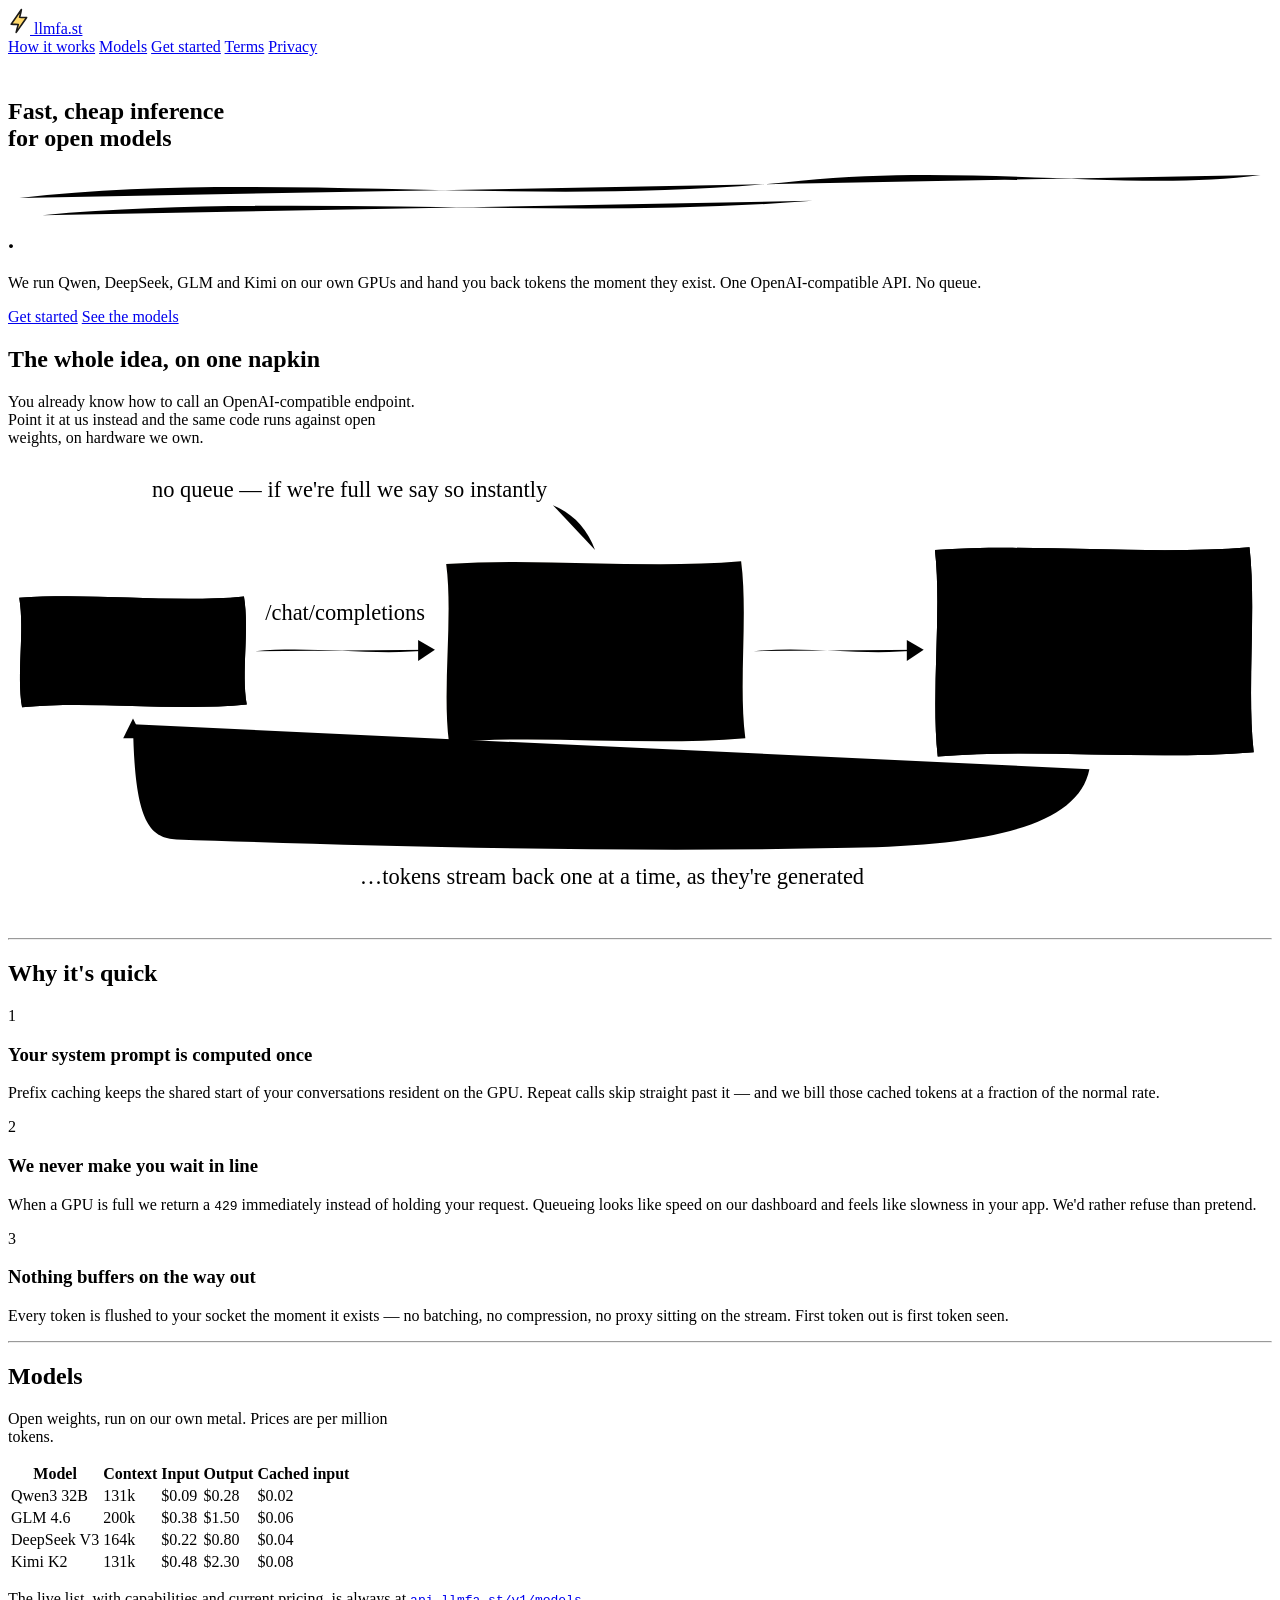
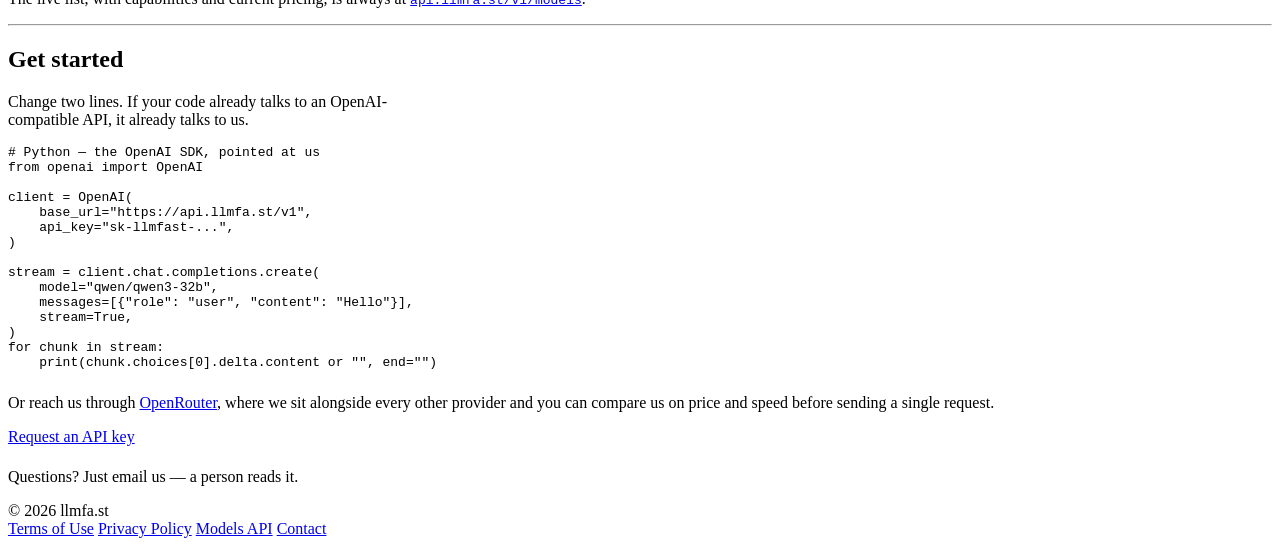
==== site/index.html @ f10e6b67 "LLMFast: an OpenRouter-compatible inference provider stack A Go gateway that fronts vLLM/llama.cpp e" ====
<!doctype html>
<html lang="en">
<head>
<meta charset="utf-8">
<meta name="viewport" content="width=device-width, initial-scale=1">
<title>llmfa.st — fast, cheap inference for open models</title>
<meta name="description" content="We run Qwen, DeepSeek, GLM and Kimi on our own GPUs. One OpenAI-compatible API, tokens streamed the moment they exist.">
<meta property="og:title" content="llmfa.st">
<meta property="og:description" content="Fast, cheap inference for open models.">
<meta property="og:type" content="website">
<link rel="icon" href="data:image/svg+xml,%3Csvg xmlns='http://www.w3.org/2000/svg' viewBox='0 0 32 32'%3E%3Cpath d='M18 3 8 18h6l-2 11 10-15h-6z' fill='%232f5aa8'/%3E%3C/svg%3E">
<link rel="stylesheet" href="/style.css">
</head>
<body>

<div class="wrap">

  <header class="site">
    <a class="logo" href="/">
      <!-- Bolt drawn as two overlapping strokes so the outline looks inked by hand. -->
      <svg width="22" height="26" viewBox="0 0 22 26" aria-hidden="true">
        <path d="M13.4 1.5 C10 6.6 6.4 11.4 3.2 16.3 C5.6 16.5 8 16.2 10.3 16.5
                 C9.4 19.4 8.6 22.3 8.2 24.4 C11.7 19.4 15.3 14.4 18.6 9.5
                 C16.2 9.4 13.8 9.6 11.6 9.3 C12.3 6.7 13 4 13.4 1.5 Z"
              fill="#ffd96b" stroke="#1c1b19" stroke-width="1.6" stroke-linejoin="round"/>
      </svg>
      llmfa.st
    </a>
    <nav>
      <a href="#idea">How it works</a>
      <a href="#models">Models</a>
      <a href="#start">Get started</a>
      <a href="/terms.html">Terms</a>
      <a href="/privacy.html">Privacy</a>
    </nav>
  </header>

  <!-- ================= hero ================= -->
  <section style="padding-top:22px">
    <h1>
      Fast, cheap inference<br>
      for <span class="underlined">open models<svg viewBox="0 0 220 12" preserveAspectRatio="none" aria-hidden="true"><path d="M2 8 C 45 3, 92 10, 138 5 C 168 2, 196 7, 218 4" class="sketch-stroke pen" stroke-width="2.6"/><path d="M6 11 C 50 7, 96 12, 140 8.5" class="sketch-stroke pen thin" stroke-width="1.8"/></svg></span>.
    </h1>
    <p class="lede">
      We run Qwen, DeepSeek, GLM and Kimi on our own GPUs and hand you back
      tokens the moment they exist. One OpenAI-compatible API. No queue.
    </p>
    <div class="cta">
      <a class="btn" href="#start">Get started</a>
      <a class="btn ghost" href="#models">See the models</a>
    </div>
  </section>

  <!-- ================= the idea ================= -->
  <section id="idea">
    <h2>The whole idea, on one napkin</h2>
    <p class="muted" style="max-width:52ch">
      You already know how to call an OpenAI-compatible endpoint. Point it at us
      instead and the same code runs against open weights, on hardware we own.
    </p>

    <div class="diagram">
      <svg viewBox="0 0 900 330" role="img"
           aria-label="Your app sends a request to llmfa.st, which routes it to a GPU running an open model; tokens stream back as they are generated.">

        <!-- ---- box 1: your app ---- -->
        <path d="M8 96 C 60 92, 118 100, 168 95 C 172 120, 166 148, 170 172
                 C 118 177, 58 169, 10 174 C 6 149, 12 121, 8 96 Z"
              class="sketch-fill"/>
        <path d="M8 96 C 60 92, 118 100, 168 95 C 172 120, 166 148, 170 172
                 C 118 177, 58 169, 10 174 C 6 149, 12 121, 8 96 Z"
              class="sketch-stroke"/>
        <!-- second pass, offset a hair: the pen going round twice -->
        <path d="M11 99 C 62 95, 120 103, 166 98 C 169 122, 164 146, 167 169"
              class="sketch-stroke thin"/>
        <text x="89" y="129" class="dg-title" text-anchor="middle">your app</text>
        <text x="89" y="149" class="dg-sub" text-anchor="middle">any OpenAI SDK</text>

        <!-- ---- arrow 1 ---- -->
        <path d="M176 134 C 220 130, 262 138, 302 133" class="sketch-stroke pen"/>
        <path d="M292 126 L 304 133 L 292 141" class="sketch-stroke pen"/>
        <text x="240" y="112" class="dg-sub" text-anchor="middle">/chat/completions</text>

        <!-- ---- box 2: llmfa.st (the star, drawn bigger) ---- -->
        <path d="M312 72 C 380 67, 452 76, 522 70 C 527 108, 520 158, 525 196
                 C 452 202, 380 193, 314 199 C 309 160, 317 110, 312 72 Z"
              fill="#fff8e2" opacity=".9"/>
        <path d="M312 72 C 380 67, 452 76, 522 70 C 527 108, 520 158, 525 196
                 C 452 202, 380 193, 314 199 C 309 160, 317 110, 312 72 Z"
              class="sketch-stroke" stroke-width="2.6"/>
        <path d="M316 76 C 384 71, 454 80, 520 74 C 524 110, 518 156, 522 192"
              class="sketch-stroke thin"/>
        <text x="418" y="106" class="dg-title" text-anchor="middle" style="font-size:17px">llmfa.st</text>
        <text x="418" y="132" class="dg-sub" text-anchor="middle">checks your key</text>
        <text x="418" y="152" class="dg-sub" text-anchor="middle">picks the least busy GPU</text>
        <text x="418" y="172" class="dg-sub" text-anchor="middle">streams straight through</text>

        <!-- ---- arrow 2 ---- -->
        <path d="M531 134 C 572 130, 610 138, 650 133" class="sketch-stroke pen"/>
        <path d="M640 126 L 652 133 L 640 141" class="sketch-stroke pen"/>

        <!-- ---- box 3: our GPUs ---- -->
        <path d="M660 62 C 730 57, 812 66, 884 60 C 889 104, 882 162, 887 206
                 C 812 212, 730 203, 662 209 C 657 164, 665 106, 660 62 Z"
              class="sketch-fill"/>
        <path d="M660 62 C 730 57, 812 66, 884 60 C 889 104, 882 162, 887 206
                 C 812 212, 730 203, 662 209 C 657 164, 665 106, 660 62 Z"
              class="sketch-stroke"/>
        <path d="M664 66 C 734 61, 814 70, 882 64 C 886 106, 880 160, 884 202"
              class="sketch-stroke thin"/>
        <text x="774" y="94" class="dg-title" text-anchor="middle">our GPUs</text>
        <text x="774" y="122" class="dg-sub" text-anchor="middle">Qwen · DeepSeek</text>
        <text x="774" y="142" class="dg-sub" text-anchor="middle">GLM · Kimi</text>
        <text x="774" y="170" class="dg-sub" text-anchor="middle">weights already resident</text>

        <!-- ---- return arrow: tokens streaming back ---- -->
        <path d="M770 218 C 762 258, 700 272, 600 274 C 420 278, 240 272, 120 268
                 C 100 267, 90 254, 89 186"
              class="sketch-stroke pen" stroke-dasharray="7 6"/>
        <path d="M82 196 L 89 182 L 96 196" class="sketch-stroke pen"/>
        <text x="430" y="300" class="dg-hand" text-anchor="middle">…tokens stream back one at a time, as they're generated</text>

        <!-- ---- margin annotation on the middle box ---- -->
        <path d="M418 62 C 412 46, 402 36, 388 30" class="sketch-stroke pen thin"/>
        <text x="384" y="24" class="dg-hand" text-anchor="end">no queue — if we're full we say so instantly</text>
      </svg>
    </div>
  </section>

  <hr class="hr">

  <!-- ================= why fast ================= -->
  <section>
    <h2>Why it's quick</h2>
    <div class="grid3">
      <div class="card">
        <div class="num">1</div>
        <h3>Your system prompt is computed once</h3>
        <p>
          Prefix caching keeps the shared start of your conversations resident on
          the GPU. Repeat calls skip straight past it — and we bill those cached
          tokens at a fraction of the normal rate.
        </p>
      </div>
      <div class="card">
        <div class="num">2</div>
        <h3>We never make you wait in line</h3>
        <p>
          When a GPU is full we return a <code>429</code> immediately instead of
          holding your request. Queueing looks like speed on our dashboard and
          feels like slowness in your app. We'd rather refuse than pretend.
        </p>
      </div>
      <div class="card">
        <div class="num">3</div>
        <h3>Nothing buffers on the way out</h3>
        <p>
          Every token is flushed to your socket the moment it exists — no
          batching, no compression, no proxy sitting on the stream. First token
          out is first token seen.
        </p>
      </div>
    </div>
  </section>

  <hr class="hr">

  <!-- ================= models ================= -->
  <section id="models">
    <h2>Models</h2>
    <p class="muted" style="max-width:52ch">
      Open weights, run on our own metal. Prices are per million tokens.
      <!-- REPLACE: keep this table in sync with config/config.yaml. -->
    </p>
    <table class="models">
      <thead>
        <tr><th>Model</th><th>Context</th><th>Input</th><th>Output</th><th>Cached input</th></tr>
      </thead>
      <tbody>
        <tr>
          <td class="name">Qwen3 32B</td>
          <td class="ctx">131k</td><td class="price">$0.09</td>
          <td class="price">$0.28</td><td class="price">$0.02</td>
        </tr>
        <tr>
          <td class="name">GLM 4.6</td>
          <td class="ctx">200k</td><td class="price">$0.38</td>
          <td class="price">$1.50</td><td class="price">$0.06</td>
        </tr>
        <tr>
          <td class="name">DeepSeek V3</td>
          <td class="ctx">164k</td><td class="price">$0.22</td>
          <td class="price">$0.80</td><td class="price">$0.04</td>
        </tr>
        <tr>
          <td class="name">Kimi K2</td>
          <td class="ctx">131k</td><td class="price">$0.48</td>
          <td class="price">$2.30</td><td class="price">$0.08</td>
        </tr>
      </tbody>
    </table>
    <p class="small muted" style="margin-top:16px">
      The live list, with capabilities and current pricing, is always at
      <a href="https://api.llmfa.st/v1/models"><code>api.llmfa.st/v1/models</code></a>.
    </p>
  </section>

  <hr class="hr">

  <!-- ================= get started ================= -->
  <section id="start">
    <h2>Get started</h2>
    <p class="muted" style="max-width:52ch">
      Change two lines. If your code already talks to an OpenAI-compatible API,
      it already talks to us.
    </p>

    <pre><span class="c"># Python — the OpenAI SDK, pointed at us</span>
from openai import OpenAI

client = OpenAI(
    base_url=<span class="s">"https://api.llmfa.st/v1"</span>,
    api_key=<span class="s">"sk-llmfast-..."</span>,
)

stream = client.chat.completions.create(
    model=<span class="s">"qwen/qwen3-32b"</span>,
    messages=[{<span class="s">"role"</span>: <span class="s">"user"</span>, <span class="s">"content"</span>: <span class="s">"Hello"</span>}],
    stream=<span class="s">True</span>,
)
for chunk in stream:
    print(chunk.choices[0].delta.content or <span class="s">""</span>, end=<span class="s">""</span>)</pre>

    <p style="margin-top:24px">
      Or reach us through <a href="https://openrouter.ai">OpenRouter</a>, where
      we sit alongside every other provider and you can compare us on price and
      speed before sending a single request.
    </p>

    <div class="cta">
      <a class="btn" href="mailto:hello@llmfa.st">Request an API key</a>
    </div>
    <p class="note" style="margin-top:22px">
      Questions? Just email us — a person reads it.
    </p>
  </section>

  <footer class="site">
    <span>© <span id="yr">2026</span> llmfa.st</span>
    <nav>
      <a href="/terms.html">Terms of Use</a>
      <a href="/privacy.html">Privacy Policy</a>
      <a href="https://api.llmfa.st/v1/models">Models API</a>
      <a href="mailto:hello@llmfa.st">Contact</a>
    </nav>
  </footer>

</div>

<script>document.getElementById('yr').textContent = new Date().getFullYear();</script>
</body>
</html>
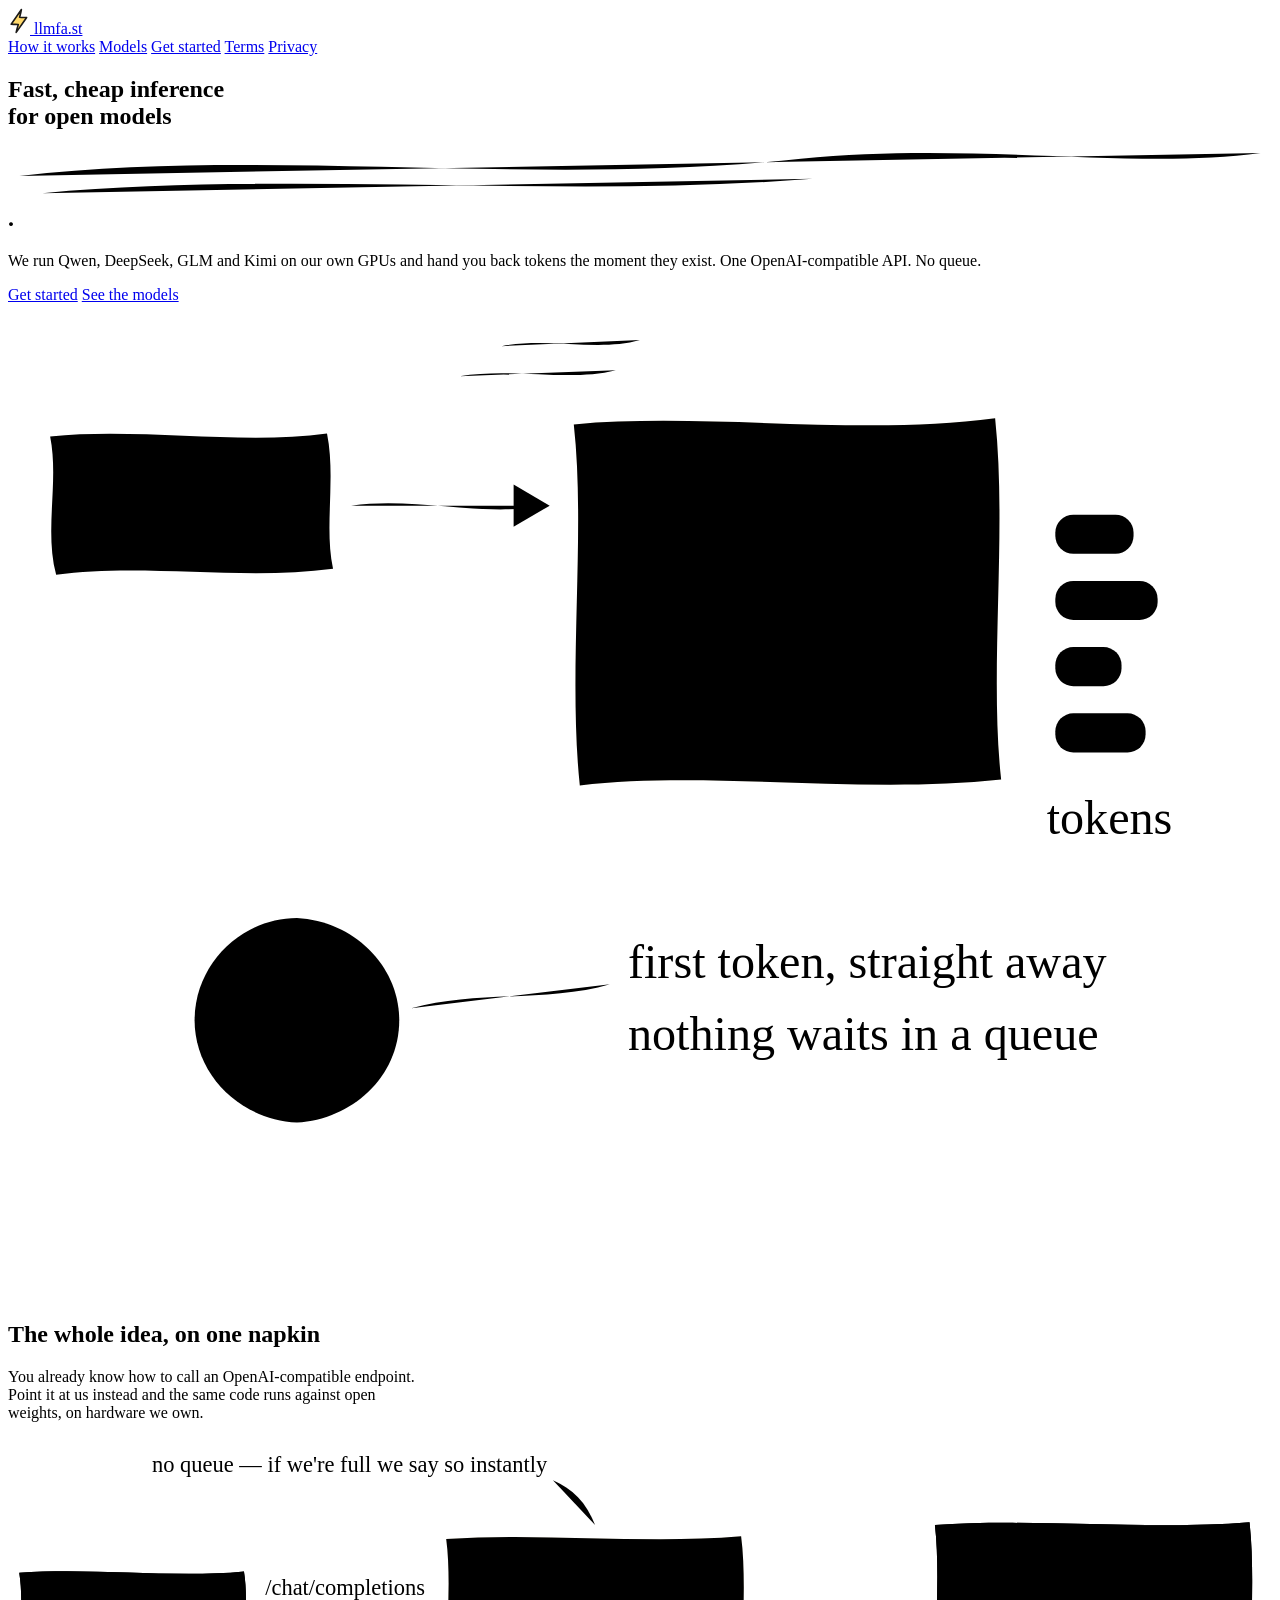
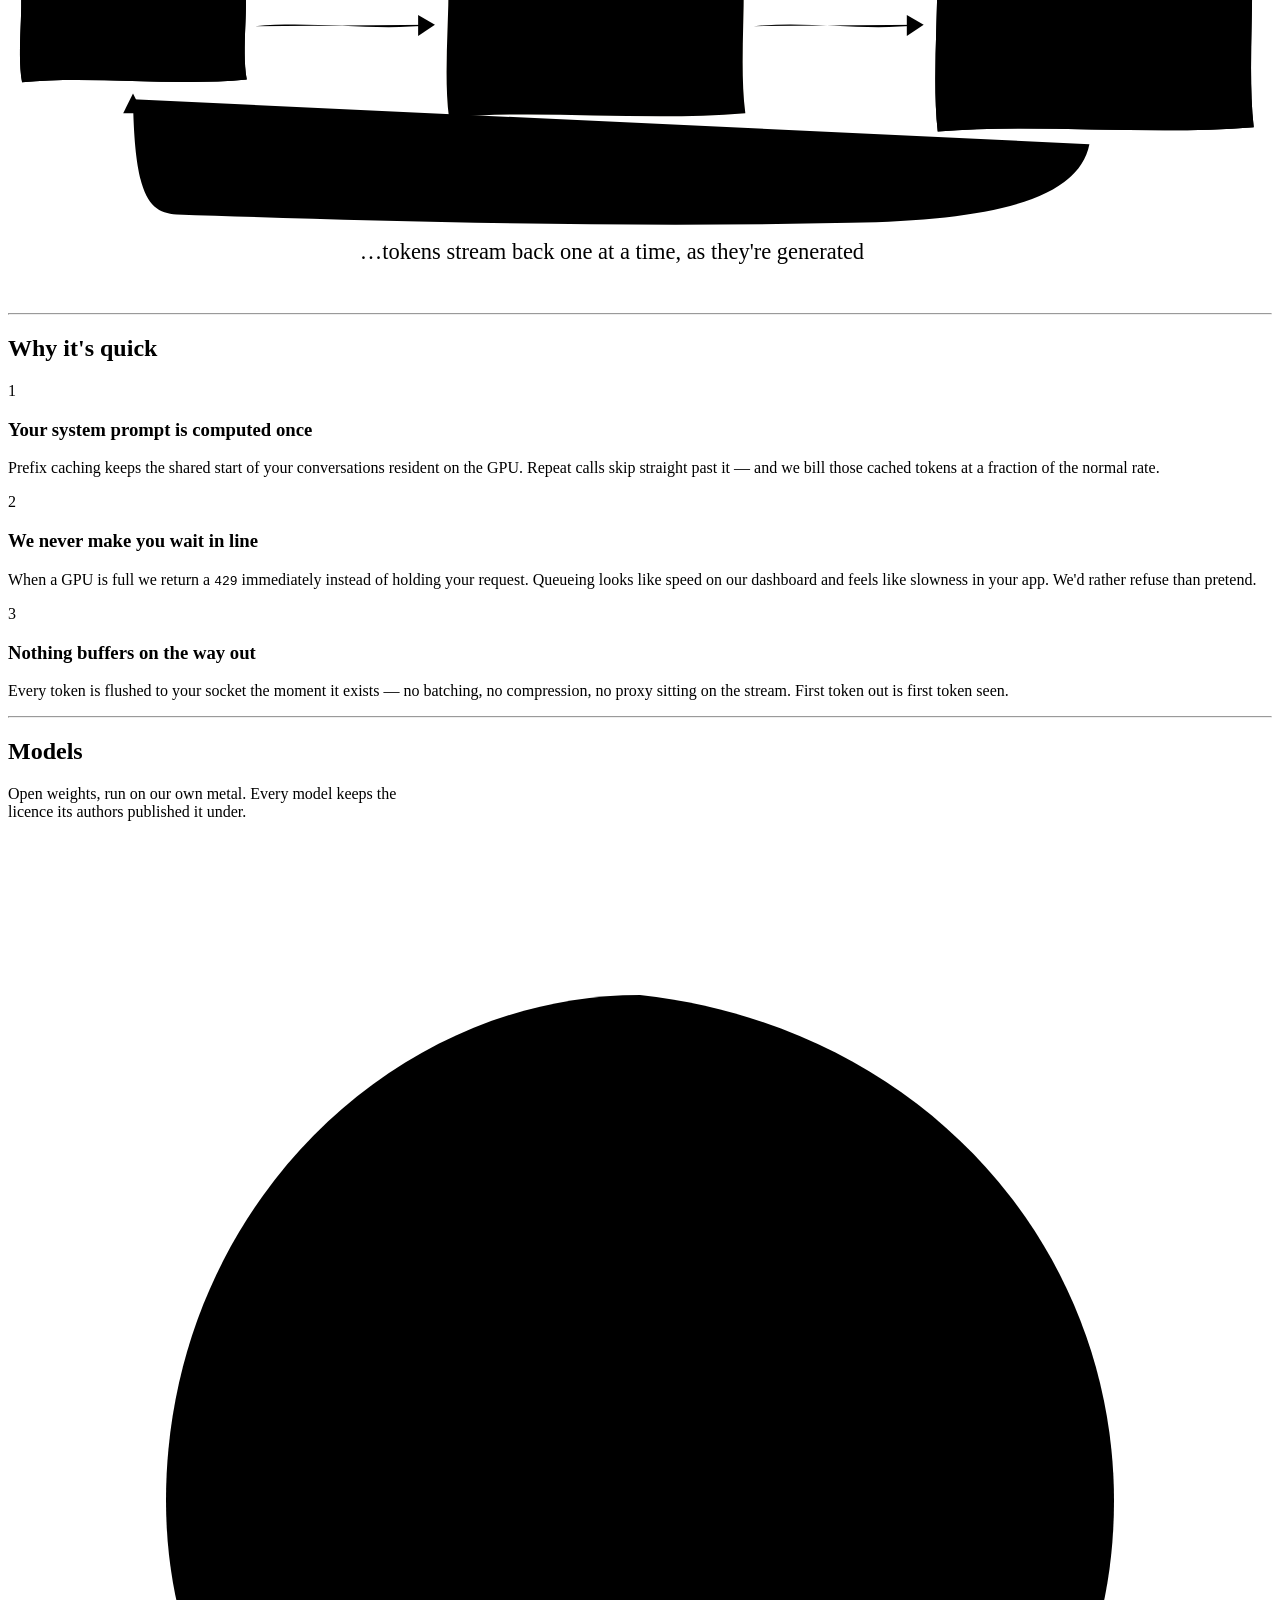
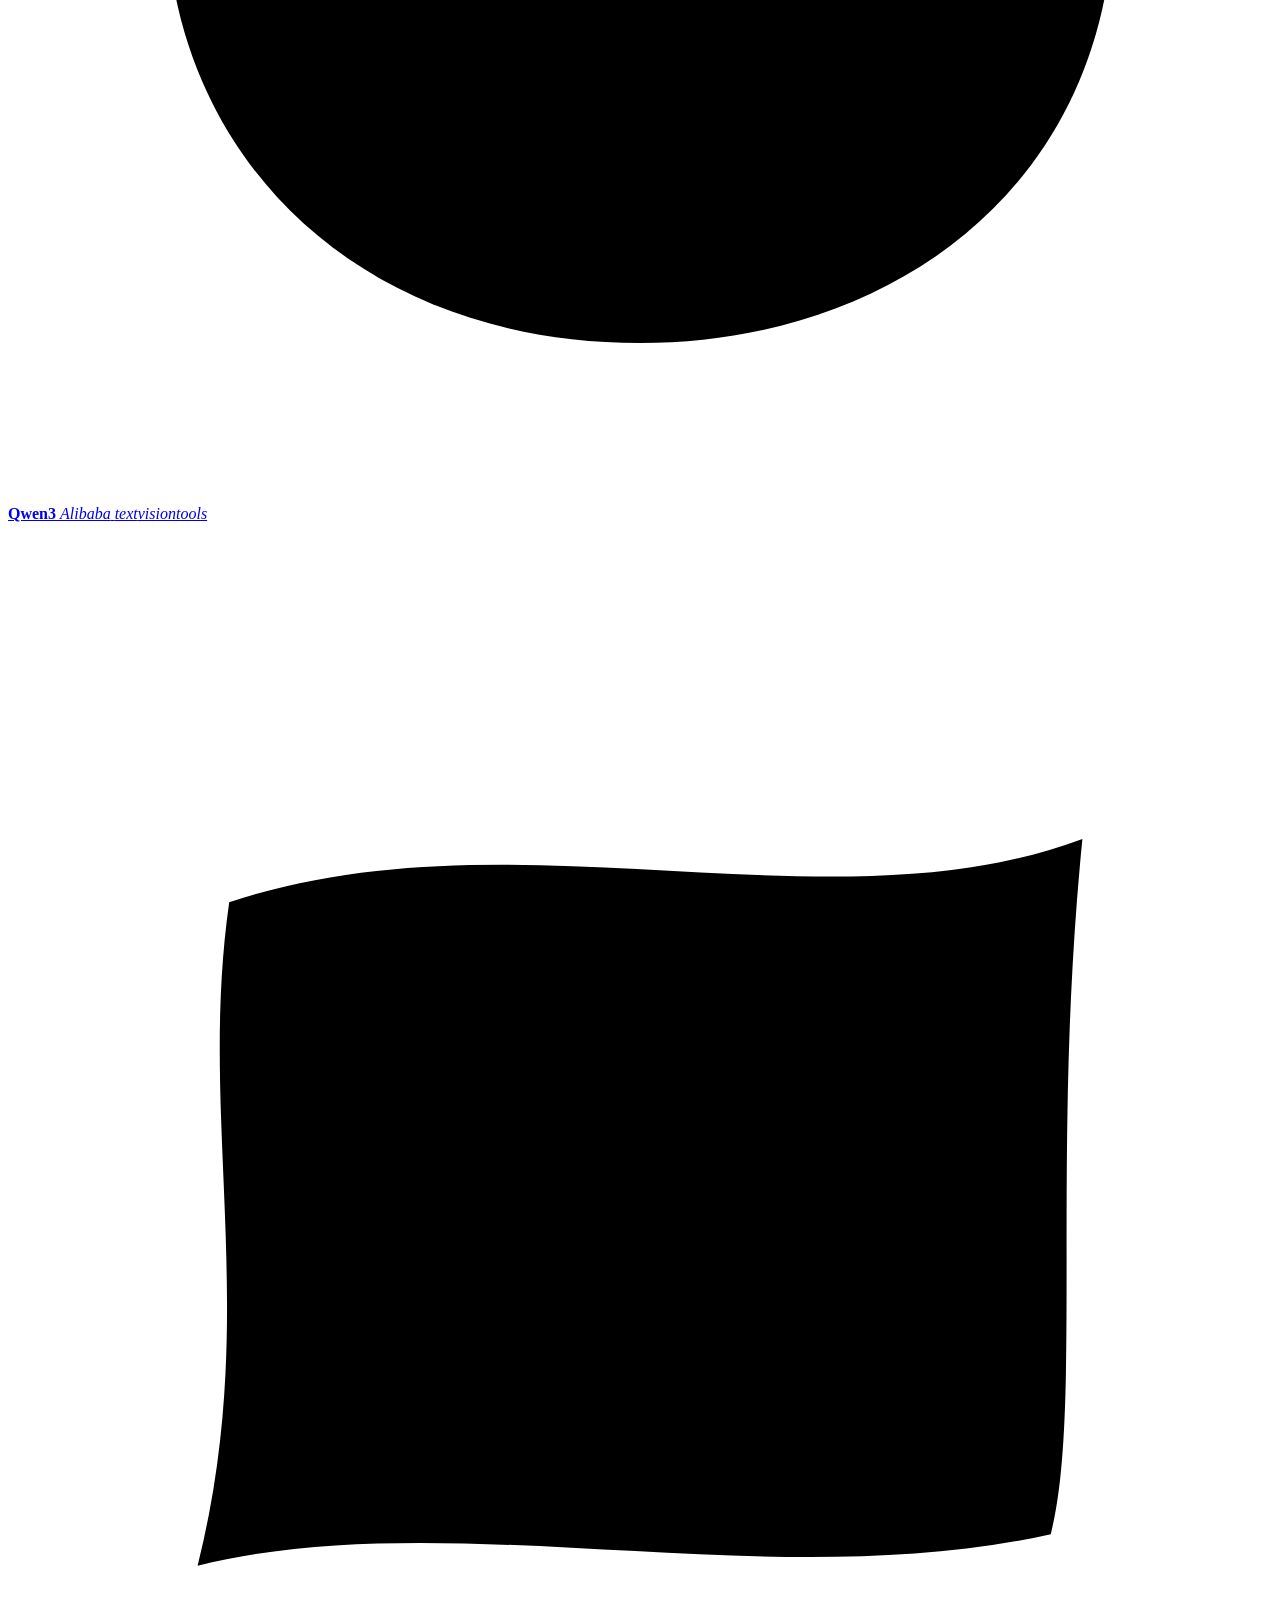
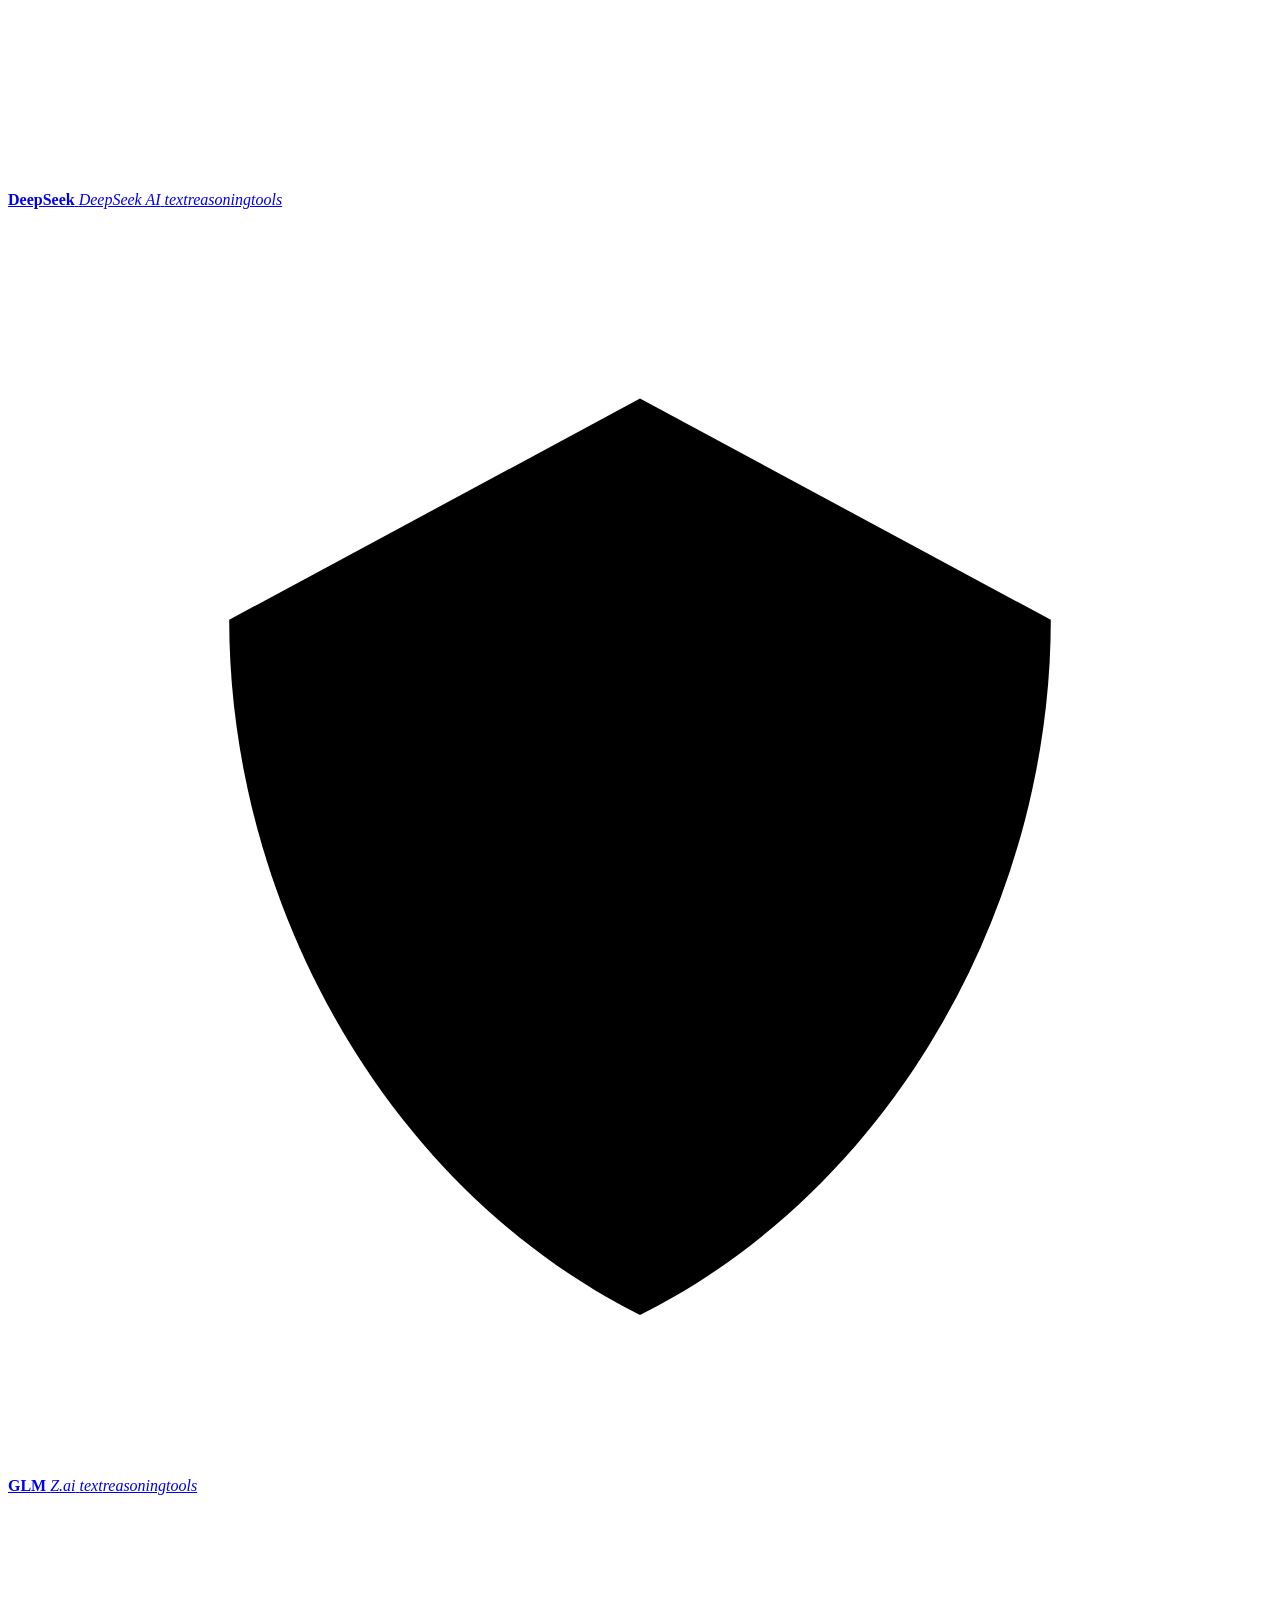
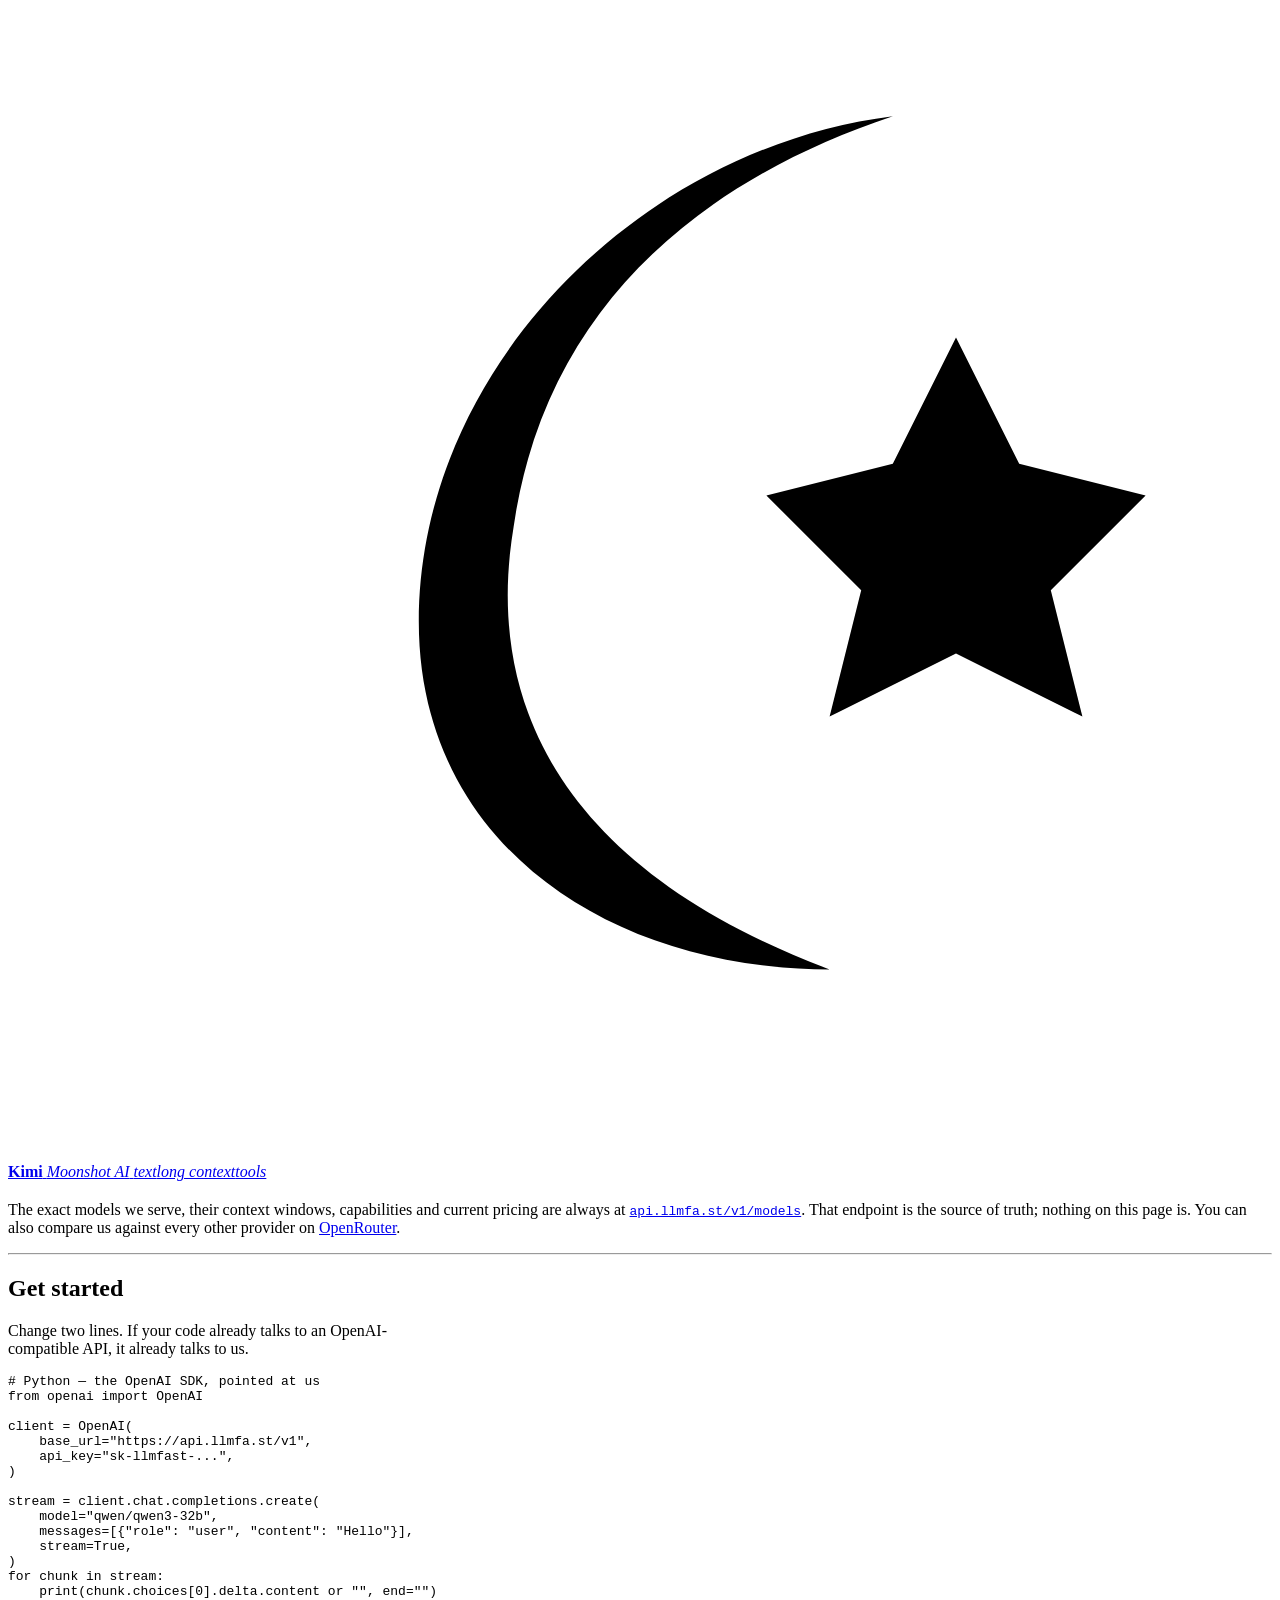
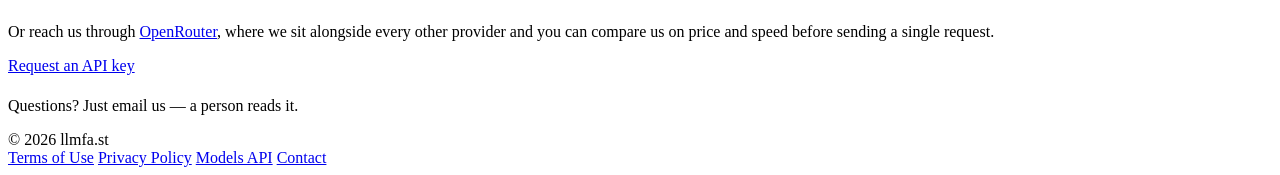
==== commit a26d003a: "Site: draw the hero, drop prices from the model list, fill in the domain The hero had a headline and" ====
--- a/site/index.html
+++ b/site/index.html
@@ -36,18 +36,89 @@
   </header>
 
   <!-- ================= hero ================= -->
-  <section style="padding-top:22px">
-    <h1>
-      Fast, cheap inference<br>
-      for <span class="underlined">open models<svg viewBox="0 0 220 12" preserveAspectRatio="none" aria-hidden="true"><path d="M2 8 C 45 3, 92 10, 138 5 C 168 2, 196 7, 218 4" class="sketch-stroke pen" stroke-width="2.6"/><path d="M6 11 C 50 7, 96 12, 140 8.5" class="sketch-stroke pen thin" stroke-width="1.8"/></svg></span>.
-    </h1>
-    <p class="lede">
-      We run Qwen, DeepSeek, GLM and Kimi on our own GPUs and hand you back
-      tokens the moment they exist. One OpenAI-compatible API. No queue.
-    </p>
-    <div class="cta">
-      <a class="btn" href="#start">Get started</a>
-      <a class="btn ghost" href="#models">See the models</a>
+  <section class="hero">
+    <div class="hero-copy">
+      <h1>
+        Fast, cheap inference<br>
+        for <span class="underlined">open models<svg viewBox="0 0 220 12" preserveAspectRatio="none" aria-hidden="true"><path d="M2 8 C 45 3, 92 10, 138 5 C 168 2, 196 7, 218 4" class="sketch-stroke pen" stroke-width="2.6"/><path d="M6 11 C 50 7, 96 12, 140 8.5" class="sketch-stroke pen thin" stroke-width="1.8"/></svg></span>.
+      </h1>
+      <p class="lede">
+        We run Qwen, DeepSeek, GLM and Kimi on our own GPUs and hand you back
+        tokens the moment they exist. One OpenAI-compatible API. No queue.
+      </p>
+      <div class="cta">
+        <a class="btn" href="#start">Get started</a>
+        <a class="btn ghost" href="#models">See the models</a>
+      </div>
+    </div>
+
+    <!-- The promise, drawn: a prompt goes in, tokens leave immediately and keep
+         coming. Nothing accumulates anywhere. -->
+    <div class="hero-art">
+      <svg viewBox="0 0 420 330" role="img"
+           aria-label="A prompt enters a GPU and tokens stream out one after another without waiting.">
+
+        <!-- prompt, arriving -->
+        <path d="M14 44 C 44 41, 78 47, 106 43 C 109 58, 105 74, 108 88
+                 C 78 92, 44 86, 16 90 C 12 75, 17 59, 14 44 Z"
+              fill="#fff" opacity=".6"/>
+        <path d="M14 44 C 44 41, 78 47, 106 43 C 109 58, 105 74, 108 88
+                 C 78 92, 44 86, 16 90 C 12 75, 17 59, 14 44 Z"
+              class="sketch-stroke"/>
+        <text x="61" y="71" class="dg-sub" text-anchor="middle">your prompt</text>
+
+        <path d="M114 67 C 136 64, 158 71, 178 67" class="sketch-stroke pen"/>
+        <path d="M168 60 L 180 67 L 168 74" class="sketch-stroke pen"/>
+
+        <!-- the chip: drawn twice, slightly offset, so the outline looks inked -->
+        <path d="M188 40 C 232 36, 284 44, 328 38 C 332 76, 326 122, 330 158
+                 C 284 163, 232 155, 190 160 C 186 122, 192 76, 188 40 Z"
+              fill="#fff8e2" opacity=".95"/>
+        <path d="M188 40 C 232 36, 284 44, 328 38 C 332 76, 326 122, 330 158
+                 C 284 163, 232 155, 190 160 C 186 122, 192 76, 188 40 Z"
+              class="sketch-stroke" stroke-width="2.6"/>
+        <path d="M193 45 C 236 41, 286 49, 326 43 C 329 78, 324 118, 327 153"
+              class="sketch-stroke thin"/>
+        <!-- inner die -->
+        <path d="M214 66 C 246 63, 276 69, 304 65 C 307 86, 303 112, 306 132
+                 C 276 136, 246 130, 216 134 C 212 112, 217 86, 214 66 Z"
+              class="sketch-stroke thin" stroke-width="1.8"/>
+        <text x="259" y="106" class="dg-title" text-anchor="middle">GPU</text>
+        <!-- pins -->
+        <path d="M188 60 L 174 59 M188 82 L 174 81 M188 104 L 174 103 M188 126 L 174 125"
+              class="sketch-stroke thin"/>
+        <path d="M330 58 L 344 57 M330 80 L 344 79 M330 102 L 344 101 M330 124 L 344 123"
+              class="sketch-stroke thin"/>
+
+        <!-- speed lines: it is already working -->
+        <path d="M150 24 C 168 21, 186 26, 202 22" class="sketch-stroke pen thin"/>
+        <path d="M164 14 C 180 11, 196 16, 210 12" class="sketch-stroke pen thin"/>
+
+        <!-- tokens leaving, one after another, fading as they go -->
+        <g class="tokens">
+          <rect x="348" y="70" width="26" height="13" rx="6" class="tok" style="--i:0"/>
+          <rect x="348" y="92" width="34" height="13" rx="6" class="tok" style="--i:1"/>
+          <rect x="348" y="114" width="22" height="13" rx="6" class="tok" style="--i:2"/>
+          <rect x="348" y="136" width="30" height="13" rx="6" class="tok" style="--i:3"/>
+        </g>
+        <text x="366" y="176" class="dg-sub" text-anchor="middle">tokens</text>
+
+        <!-- stopwatch, annotating the thing that actually matters -->
+        <circle cx="96" cy="238" r="34" fill="#fff" opacity=".6"/>
+        <path d="M96 204 C 115 205, 130 220, 130 238 C 130 257, 114 271, 96 272
+                 C 77 271, 62 256, 62 238 C 62 219, 78 204, 96 204 Z"
+              class="sketch-stroke"/>
+        <path d="M99 207 C 116 209, 128 222, 128 238" class="sketch-stroke thin"/>
+        <path d="M88 200 L 104 200" class="sketch-stroke"/>
+        <path d="M96 238 L 96 219" class="sketch-stroke pen" stroke-width="2.4"/>
+        <path d="M96 238 L 110 245" class="sketch-stroke pen" stroke-width="2.4"/>
+
+        <path d="M134 234 C 156 228, 180 232, 200 226" class="sketch-stroke pen thin"/>
+        <text x="206" y="224" class="dg-hand">first token, straight away</text>
+        <text x="206" y="248" class="dg-hand" style="font-size:16px; fill:var(--muted)">
+          nothing waits in a queue
+        </text>
+      </svg>
     </div>
   </section>
 
@@ -168,40 +239,85 @@
   <!-- ================= models ================= -->
   <section id="models">
     <h2>Models</h2>
-    <p class="muted" style="max-width:52ch">
-      Open weights, run on our own metal. Prices are per million tokens.
-      <!-- REPLACE: keep this table in sync with config/config.yaml. -->
-    </p>
-    <table class="models">
-      <thead>
-        <tr><th>Model</th><th>Context</th><th>Input</th><th>Output</th><th>Cached input</th></tr>
-      </thead>
-      <tbody>
-        <tr>
-          <td class="name">Qwen3 32B</td>
-          <td class="ctx">131k</td><td class="price">$0.09</td>
-          <td class="price">$0.28</td><td class="price">$0.02</td>
-        </tr>
-        <tr>
-          <td class="name">GLM 4.6</td>
-          <td class="ctx">200k</td><td class="price">$0.38</td>
-          <td class="price">$1.50</td><td class="price">$0.06</td>
-        </tr>
-        <tr>
-          <td class="name">DeepSeek V3</td>
-          <td class="ctx">164k</td><td class="price">$0.22</td>
-          <td class="price">$0.80</td><td class="price">$0.04</td>
-        </tr>
-        <tr>
-          <td class="name">Kimi K2</td>
-          <td class="ctx">131k</td><td class="price">$0.48</td>
-          <td class="price">$2.30</td><td class="price">$0.08</td>
-        </tr>
-      </tbody>
-    </table>
-    <p class="small muted" style="margin-top:16px">
-      The live list, with capabilities and current pricing, is always at
+    <p class="muted" style="max-width:54ch">
+      Open weights, run on our own metal. Every model keeps the licence its
+      authors published it under.
+    </p>
+
+    <div class="modelgrid">
+      <!-- Each card carries a hand-drawn mark rather than the maker's logo:
+           the marks are ours, so nothing here implies endorsement by or
+           affiliation with the labs whose models we serve. -->
+      <a class="modelcard" href="https://api.llmfa.st/v1/models">
+        <span class="mark">
+          <svg viewBox="0 0 40 40" aria-hidden="true">
+            <path d="M20 5 C 29 6, 35 13, 35 21 C 35 30, 28 35, 20 35
+                     C 11 35, 5 29, 5 21 C 5 12, 12 5, 20 5 Z" class="sketch-stroke"/>
+            <path d="M13 22 C 17 15, 23 15, 27 22 M13 22 L 20 30 L 27 22" class="sketch-stroke thin"/>
+          </svg>
+        </span>
+        <span class="body">
+          <strong>Qwen3</strong>
+          <em>Alibaba</em>
+          <span class="tags"><i>text</i><i>vision</i><i>tools</i></span>
+        </span>
+      </a>
+
+      <a class="modelcard" href="https://api.llmfa.st/v1/models">
+        <span class="mark">
+          <svg viewBox="0 0 40 40" aria-hidden="true">
+            <path d="M7 12 C 16 9, 26 13, 34 10 C 33 20, 34 28, 33 32
+                     C 24 34, 14 31, 6 33 C 8 25, 6 19, 7 12 Z" class="sketch-stroke"/>
+            <path d="M13 20 C 19 18, 26 21, 30 19" class="sketch-stroke thin"/>
+            <path d="M13 26 C 18 24, 24 27, 28 25" class="sketch-stroke thin"/>
+          </svg>
+        </span>
+        <span class="body">
+          <strong>DeepSeek</strong>
+          <em>DeepSeek AI</em>
+          <span class="tags"><i>text</i><i>reasoning</i><i>tools</i></span>
+        </span>
+      </a>
+
+      <a class="modelcard" href="https://api.llmfa.st/v1/models">
+        <span class="mark">
+          <svg viewBox="0 0 40 40" aria-hidden="true">
+            <path d="M20 6 L 33 13 C 33 22, 28 31, 20 35 C 12 31, 7 22, 7 13 Z"
+                  class="sketch-stroke"/>
+            <path d="M14 19 L 19 25 L 27 15" class="sketch-stroke thin"/>
+          </svg>
+        </span>
+        <span class="body">
+          <strong>GLM</strong>
+          <em>Z.ai</em>
+          <span class="tags"><i>text</i><i>reasoning</i><i>tools</i></span>
+        </span>
+      </a>
+
+      <a class="modelcard" href="https://api.llmfa.st/v1/models">
+        <span class="mark">
+          <svg viewBox="0 0 40 40" aria-hidden="true">
+            <path d="M28 7 C 20 8, 13 15, 13 23 C 13 30, 19 34, 26 34
+                     C 18 31, 15 26, 16 20 C 17 13, 22 9, 28 7 Z" class="sketch-stroke"/>
+            <path d="M30 14 L 32 18 L 36 19 L 33 22 L 34 26 L 30 24 L 26 26 L 27 22 L 24 19 L 28 18 Z"
+                  class="sketch-stroke thin"/>
+          </svg>
+        </span>
+        <span class="body">
+          <strong>Kimi</strong>
+          <em>Moonshot AI</em>
+          <span class="tags"><i>text</i><i>long context</i><i>tools</i></span>
+        </span>
+      </a>
+    </div>
+
+    <p class="small muted" style="margin-top:20px">
+      The exact models we serve, their context windows, capabilities and current
+      pricing are always at
       <a href="https://api.llmfa.st/v1/models"><code>api.llmfa.st/v1/models</code></a>.
+      That endpoint is the source of truth; nothing on this page is.
+      You can also compare us against every other provider on
+      <a href="https://openrouter.ai">OpenRouter</a>.
     </p>
   </section>
 
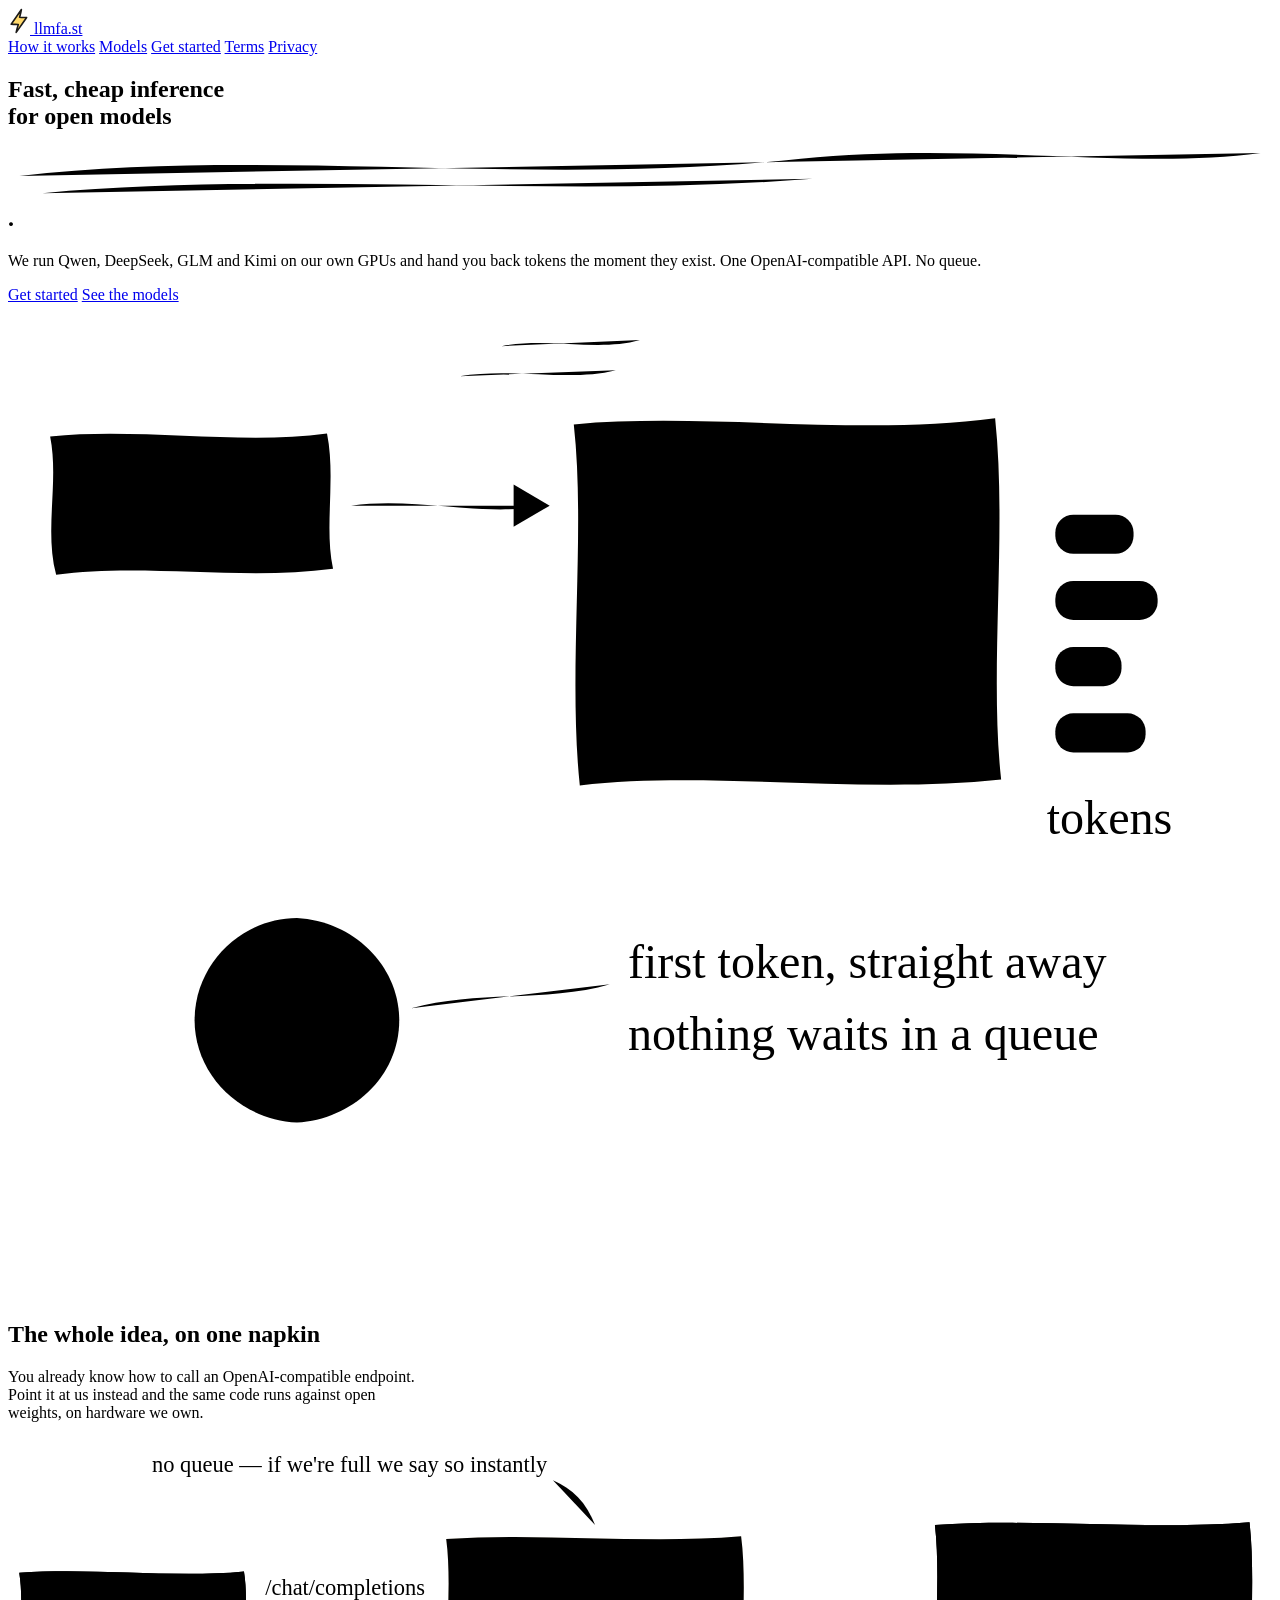
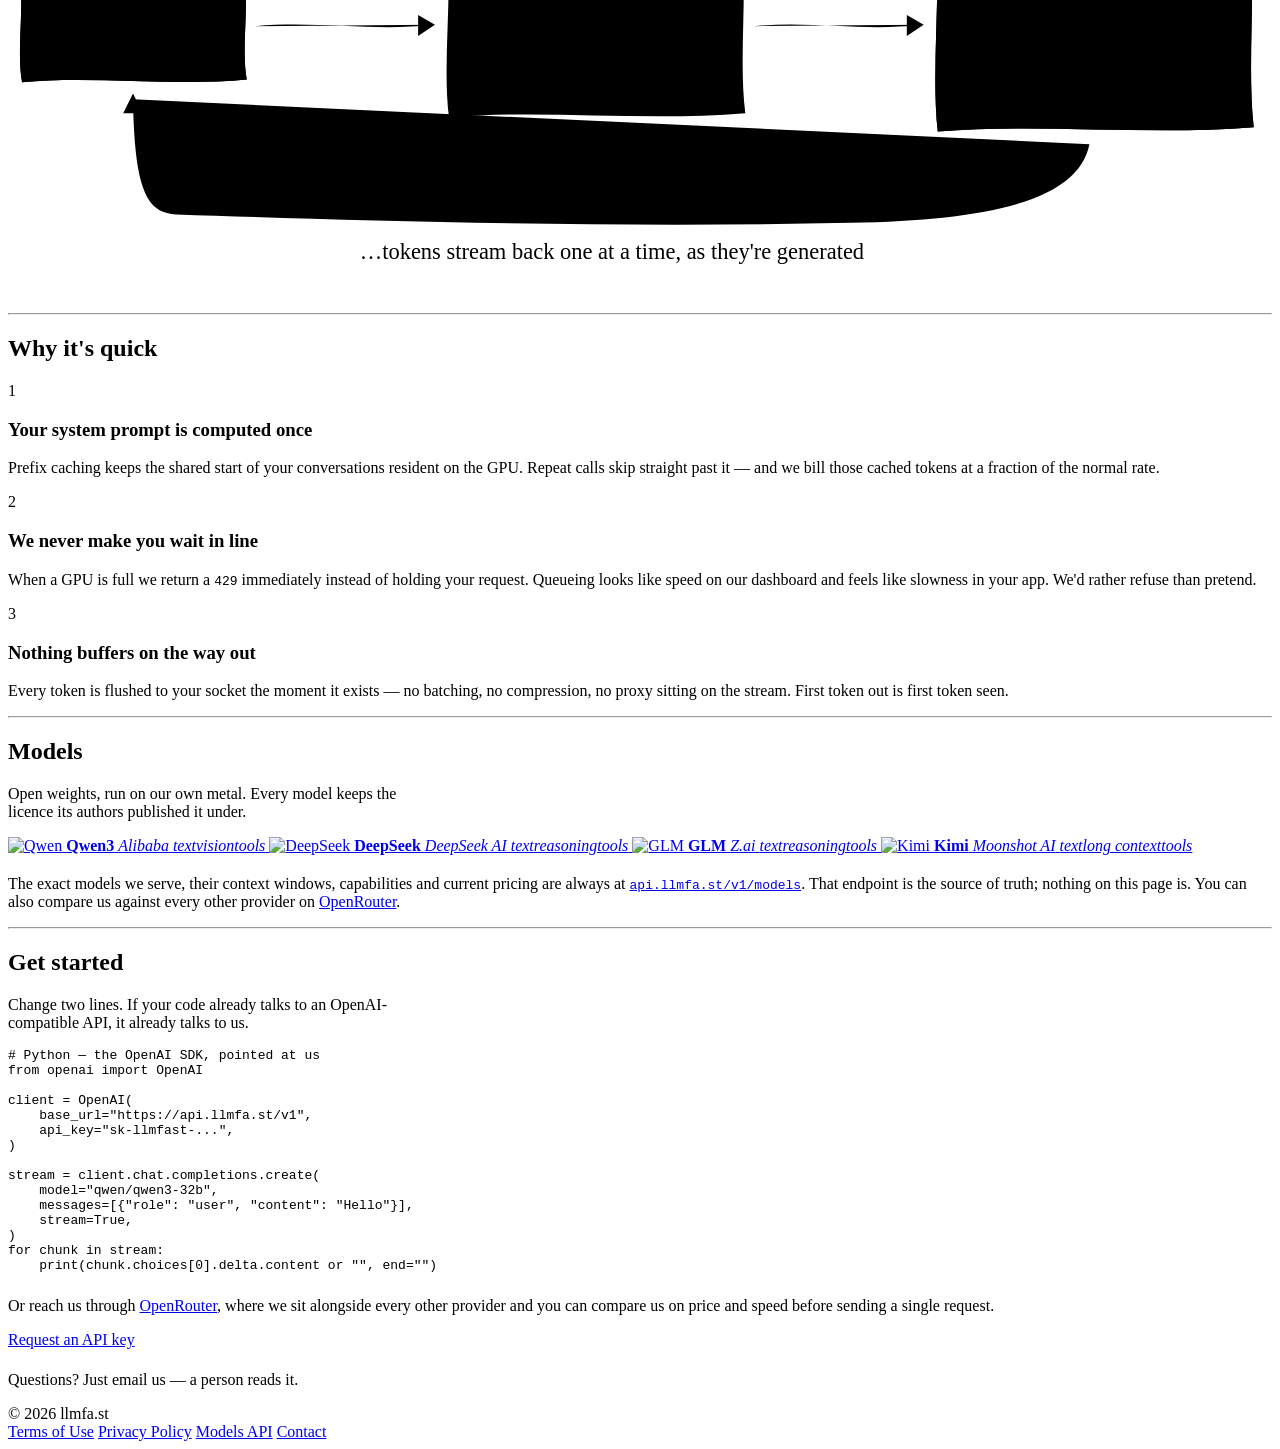
==== commit 9fefb26e: "Site: use each lab's own icon on the model cards, served locally Replaces the drawn marks with the r" ====
--- a/site/index.html
+++ b/site/index.html
@@ -245,17 +245,13 @@
     </p>
 
     <div class="modelgrid">
-      <!-- Each card carries a hand-drawn mark rather than the maker's logo:
-           the marks are ours, so nothing here implies endorsement by or
-           affiliation with the labs whose models we serve. -->
+      <!-- The icons are each lab's own, served from this origin rather than
+           hotlinked: a request to four third parties on every page load would
+           leak visitor IPs and break the page whenever one of them moved a
+           file. Using a maker's mark to identify the model of theirs we serve
+           is descriptive; it does not imply they endorse us. -->
       <a class="modelcard" href="https://api.llmfa.st/v1/models">
-        <span class="mark">
-          <svg viewBox="0 0 40 40" aria-hidden="true">
-            <path d="M20 5 C 29 6, 35 13, 35 21 C 35 30, 28 35, 20 35
-                     C 11 35, 5 29, 5 21 C 5 12, 12 5, 20 5 Z" class="sketch-stroke"/>
-            <path d="M13 22 C 17 15, 23 15, 27 22 M13 22 L 20 30 L 27 22" class="sketch-stroke thin"/>
-          </svg>
-        </span>
+        <img class="mark" src="/img/qwen.png" alt="Qwen" width="40" height="40" loading="lazy">
         <span class="body">
           <strong>Qwen3</strong>
           <em>Alibaba</em>
@@ -264,14 +260,7 @@
       </a>
 
       <a class="modelcard" href="https://api.llmfa.st/v1/models">
-        <span class="mark">
-          <svg viewBox="0 0 40 40" aria-hidden="true">
-            <path d="M7 12 C 16 9, 26 13, 34 10 C 33 20, 34 28, 33 32
-                     C 24 34, 14 31, 6 33 C 8 25, 6 19, 7 12 Z" class="sketch-stroke"/>
-            <path d="M13 20 C 19 18, 26 21, 30 19" class="sketch-stroke thin"/>
-            <path d="M13 26 C 18 24, 24 27, 28 25" class="sketch-stroke thin"/>
-          </svg>
-        </span>
+        <img class="mark" src="/img/deepseek.png" alt="DeepSeek" width="40" height="40" loading="lazy">
         <span class="body">
           <strong>DeepSeek</strong>
           <em>DeepSeek AI</em>
@@ -280,13 +269,7 @@
       </a>
 
       <a class="modelcard" href="https://api.llmfa.st/v1/models">
-        <span class="mark">
-          <svg viewBox="0 0 40 40" aria-hidden="true">
-            <path d="M20 6 L 33 13 C 33 22, 28 31, 20 35 C 12 31, 7 22, 7 13 Z"
-                  class="sketch-stroke"/>
-            <path d="M14 19 L 19 25 L 27 15" class="sketch-stroke thin"/>
-          </svg>
-        </span>
+        <img class="mark" src="/img/glm.svg" alt="GLM" width="40" height="40" loading="lazy">
         <span class="body">
           <strong>GLM</strong>
           <em>Z.ai</em>
@@ -295,14 +278,7 @@
       </a>
 
       <a class="modelcard" href="https://api.llmfa.st/v1/models">
-        <span class="mark">
-          <svg viewBox="0 0 40 40" aria-hidden="true">
-            <path d="M28 7 C 20 8, 13 15, 13 23 C 13 30, 19 34, 26 34
-                     C 18 31, 15 26, 16 20 C 17 13, 22 9, 28 7 Z" class="sketch-stroke"/>
-            <path d="M30 14 L 32 18 L 36 19 L 33 22 L 34 26 L 30 24 L 26 26 L 27 22 L 24 19 L 28 18 Z"
-                  class="sketch-stroke thin"/>
-          </svg>
-        </span>
+        <img class="mark" src="/img/kimi.png" alt="Kimi" width="40" height="40" loading="lazy">
         <span class="body">
           <strong>Kimi</strong>
           <em>Moonshot AI</em>
